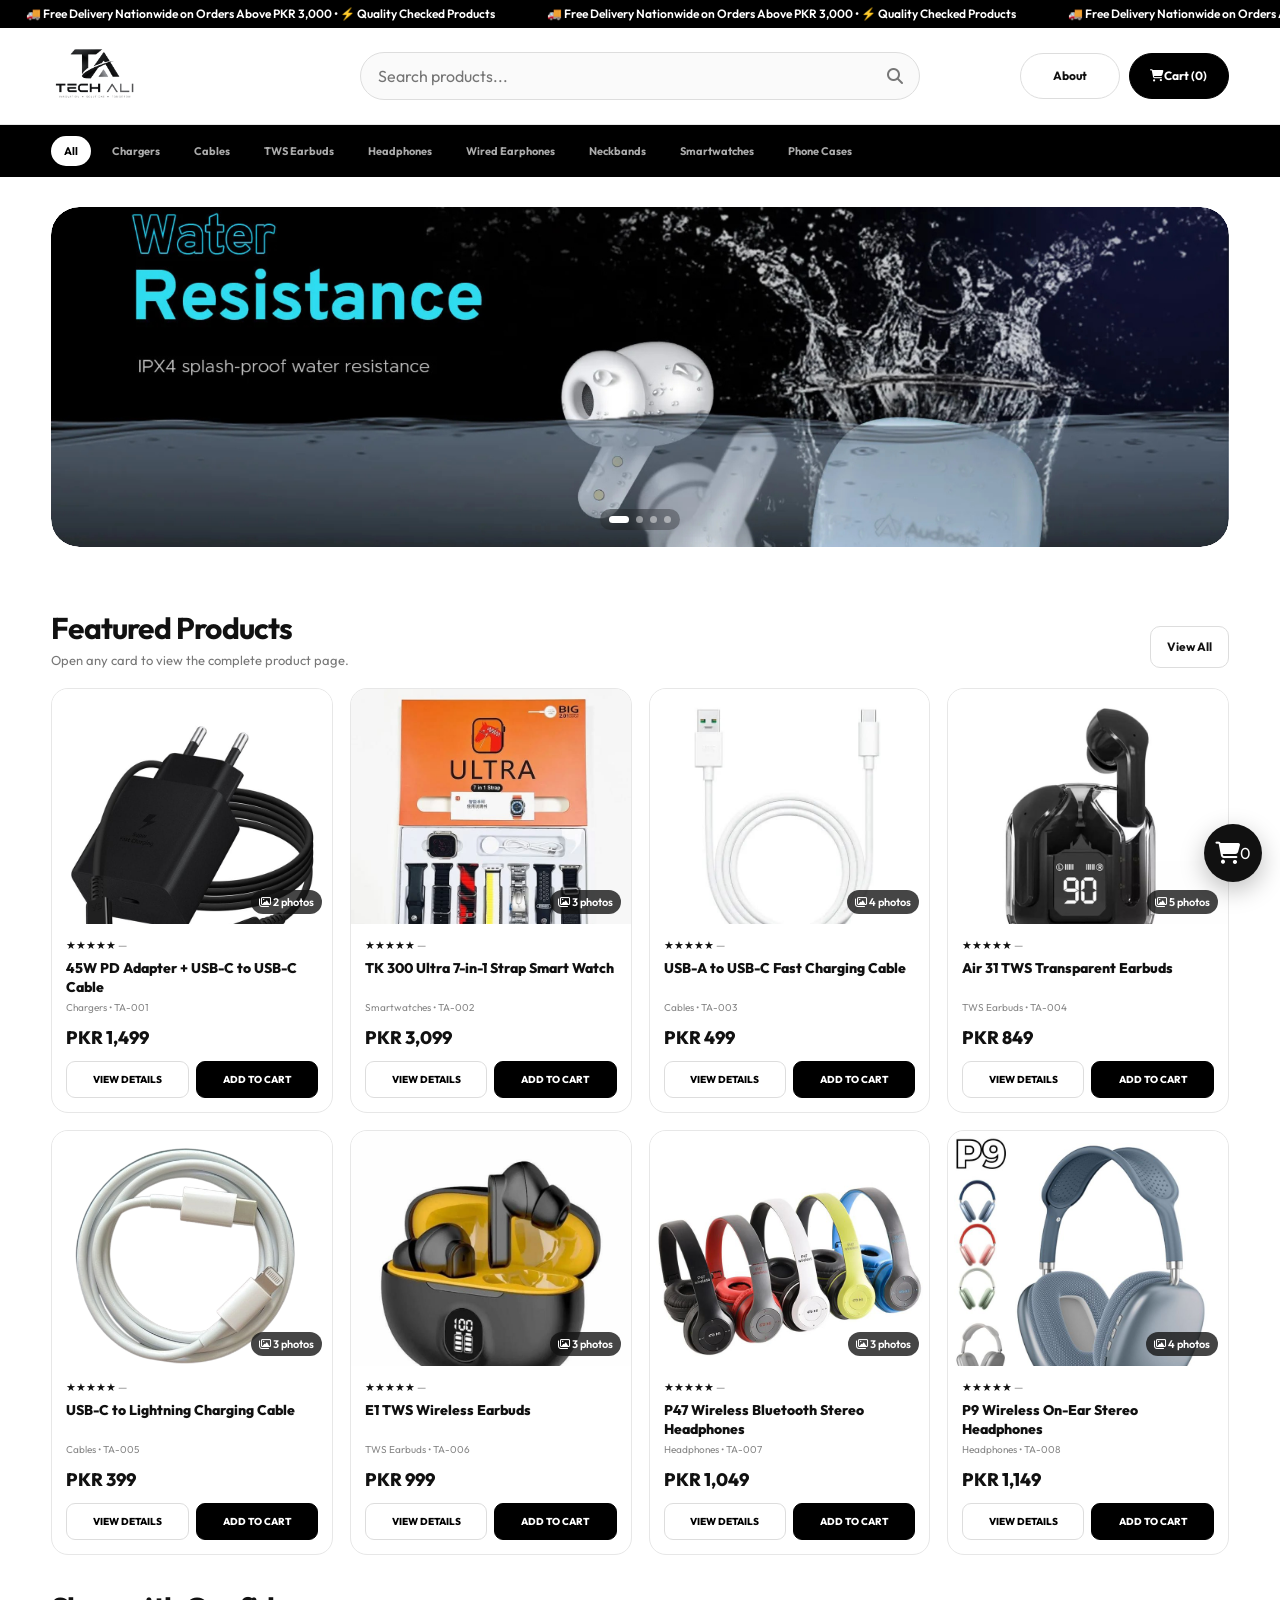
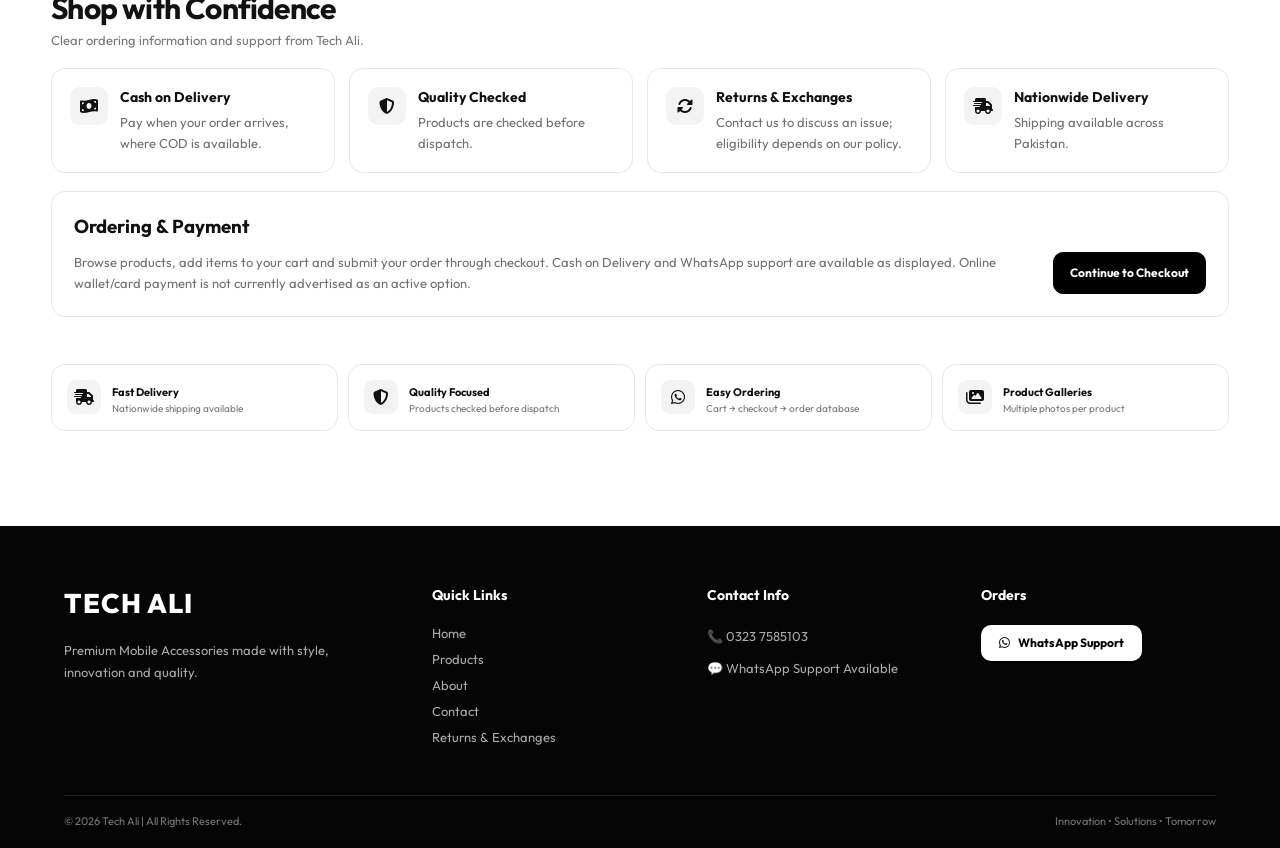
==== index.html @ e15ad25d "Add files via upload" ====
<!doctype html><html lang="en"><head><meta charset="utf-8"><meta name="viewport" content="width=device-width,initial-scale=1"><title>Tech Ali | Mobile Accessories Pakistan</title><link href="https://fonts.googleapis.com/css2?family=Outfit:wght@300;400;500;600;700;800&display=swap" rel="stylesheet"><link rel="stylesheet" href="https://cdnjs.cloudflare.com/ajax/libs/font-awesome/6.5.2/css/all.min.css"><link rel="stylesheet" href="style.css"><meta name="description" content="Shop mobile accessories in Pakistan at Tech Ali. Explore chargers, power banks, cables, phone cases and audio accessories."><meta property="og:title" content="Tech Ali | Mobile Accessories Pakistan"><meta property="og:description" content="Shop mobile accessories in Pakistan at Tech Ali. Explore chargers, power banks, cables, phone cases and audio accessories."><meta property="og:type" content="website"></head><body><div class="topbar" aria-label="Store announcements"><div class="topbar-track"><span>🚚 Free Delivery Nationwide on Orders Above PKR 3,000 • ⚡ Quality Checked Products</span><span>🚚 Free Delivery Nationwide on Orders Above PKR 3,000 • ⚡ Quality Checked Products</span><span>🚚 Free Delivery Nationwide on Orders Above PKR 3,000 • ⚡ Quality Checked Products</span><span>🚚 Free Delivery Nationwide on Orders Above PKR 3,000 • ⚡ Quality Checked Products</span></div></div>
<header class="header"><div class="container nav"><a class="logo" href="index.html" aria-label="Tech Ali"><img class="brand-logo" src="tech-ali-logo.png" alt="Tech Ali"></a><div class="search"><input id="searchInput" placeholder="Search products..."><i class="fa-solid fa-magnifying-glass"></i></div><div class="actions"><a class="btn round desktop-only" href="about.html">About</a><a class="btn dark round" href="cart.html"><i class="fa-solid fa-cart-shopping"></i> Cart (<span data-cart-count>0</span>)</a></div></div></header>
<nav class="catbar"><div class="container cats" id="categories"></div></nav><main><section class="hero">
  <div class="container">
    <div class="hero-shell">
      <div class="hero-slider" id="heroSlider" aria-label="Tech Ali featured products">
        <div class="hero-track" id="heroTrack"></div>
       
        <div class="hero-dots" id="heroDots" aria-label="Slide navigation"></div>
      </div>
    </div>
  </div>
</section><section class="section"><div class="container"><div class="section-head"><div><h2>Featured Products</h2><p>Open any card to view the complete product page.</p></div><a class="btn" href="products.html">View All</a></div><div class="grid" id="productGrid" data-home-featured-limit="8"></div></div></section><section class="section trust-section"><div class="container"><div class="section-head"><div><h2>Shop with Confidence</h2><p>Clear ordering information and support from Tech Ali.</p></div></div><div class="trust-grid">
<div class="trust-item"><i class="fa-solid fa-money-bill-wave"></i><div><h3>Cash on Delivery</h3><p>Pay when your order arrives, where COD is available.</p></div></div>
<div class="trust-item"><i class="fa-solid fa-shield-halved"></i><div><h3>Quality Checked</h3><p>Products are checked before dispatch.</p></div></div>
<div class="trust-item"><i class="fa-solid fa-rotate"></i><div><h3>Returns & Exchanges</h3><p>Contact us to discuss an issue; eligibility depends on our policy.</p></div></div>
<div class="trust-item"><i class="fa-solid fa-truck-fast"></i><div><h3>Nationwide Delivery</h3><p>Shipping available across Pakistan.</p></div></div>
</div><div class="payment-note"><h3>Ordering & Payment</h3><p>Browse products, add items to your cart and submit your order through checkout. Cash on Delivery and WhatsApp support are available as displayed. Online wallet/card payment is not currently advertised as an active option.</p><a class="btn dark" href="checkout.html">Continue to Checkout</a></div></div></section><div class="container benefits"><div class="benefit"><i class="fa-solid fa-truck-fast"></i><div><b>Fast Delivery</b><span>Nationwide shipping available</span></div></div><div class="benefit"><i class="fa-solid fa-shield-halved"></i><div><b>Quality Focused</b><span>Products checked before dispatch</span></div></div><div class="benefit"><i class="fa-brands fa-whatsapp"></i><div><b>Easy Ordering</b><span>Cart → checkout → order database</span></div></div><div class="benefit"><i class="fa-solid fa-images"></i><div><b>Product Galleries</b><span>Multiple photos per product</span></div></div></div></main><footer class="site-footer">

  <div class="footer-container">

    <!-- Brand -->
    <div class="footer-column footer-brand">
      <h2>TECH ALI</h2>
      <p>
        Premium Mobile Accessories made with style,
        innovation and quality.
      </p>
    </div>

    <!-- Quick Links -->
    <div class="footer-column">
      <h3>Quick Links</h3>

      <a href="index.html">Home</a>
      <a href="products.html">Products</a>
      <a href="about.html">About</a>
      <a href="contact.html">Contact</a>     <a href="returns.html">Returns & Exchanges</a>
    </div>

    <!-- Contact -->
    <div class="footer-column">
      <h3>Contact Info</h3>

      <p>📞 0323 7585103</p>
      <p>💬 WhatsApp Support Available</p>
    </div>

    <!-- WhatsApp -->
    <div class="footer-column">
      <h3>Orders</h3>

      <a
        class="footer-whatsapp"
        href="https://wa.me/923237585103?text=Hello%20Tech%20Ali,%20I%20need%20support."
        target="_blank"
      >
        <i class="fa-brands fa-whatsapp"></i>
        WhatsApp Support
      </a>
    </div>

  </div>

  <!-- Bottom -->
  <div class="footer-bottom">
    <p>© 2026 Tech Ali | All Rights Reserved.</p>
    <p>Innovation • Solutions • Tomorrow</p>
  </div>

</footer>

<div id="toast" class="toast"></div>

<a href="cart.html" class="floating-cart" aria-label="Open cart">
  <i class="fa-solid fa-cart-shopping"></i>
  <span data-cart-count>0</span>
</a>

<script src="product-data.js"></script>
<script src="script.js"></script>

<script>
document.addEventListener('DOMContentLoaded', function () {

  function refreshFloatingCart() {
    try {
      const savedCart = localStorage.getItem('techAliCart');
      const cartItems = savedCart ? JSON.parse(savedCart) : [];

      const total = cartItems.reduce(function(sum, item) {
        return sum + Number(item.qty || 0);
      }, 0);

      document.querySelectorAll('[data-cart-count]').forEach(function(el) {
        el.textContent = total;
        el.style.display = 'flex';
      });

    } catch (error) {
      console.error('Floating cart error:', error);
    }
  }

  refreshFloatingCart();

  /* ADD TO CART ke baad bhi count update */
  setInterval(refreshFloatingCart, 500);
});
</script>

</body>
</html>
---- style.css ----
/* =========================================================
   TECH ALI — CLEAN MASTER CSS
   ========================================================= */

/* =========================
   RESET
========================= */
* {
  box-sizing: border-box;
  margin: 0;
  padding: 0;
}

html {
  scroll-behavior: smooth;
}

body {
  font-family: Outfit, Arial, sans-serif;
  background: #fff;
  color: #111;
}

a {
  text-decoration: none;
  color: inherit;
}

button,
input,
select,
textarea {
  font: inherit;
}

button {
  cursor: pointer;
}

:root {
  --black: #060606;
  --soft: #f6f6f6;
  --line: #e7e7e7;
  --muted: #777;
}


/* =========================
   CONTAINER
========================= */
.container {
  width: min(1450px, 92%);
  margin: auto;
}


/* =========================
   TOP ANNOUNCEMENT BAR
========================= */
.topbar {
  display: block !important;
  height: 28px;
  line-height: 28px;
  padding: 0;
  overflow: hidden;
  white-space: nowrap;
  text-align: left;
  background: #000;
  color: #fff;
  font-size: 12px;
  font-weight: 600;
  border: 0;
}

.topbar-track {
  display: flex;
  width: max-content;
  min-width: 200%;
  will-change: transform;
  animation: techAliTicker 24s linear infinite;
}

.topbar-track span {
  flex: 0 0 auto;
  display: block;
  padding: 0 26px;
}

.topbar:hover .topbar-track {
  animation-play-state: paused;
}

@keyframes techAliTicker {
  from {
    transform: translateX(0);
  }

  to {
    transform: translateX(-50%);
  }
}


/* =========================
   HEADER
========================= */
.header {
  position: sticky;
  top: 0;
  z-index: 50;
  background: rgba(255, 255, 255, 0.95);
  backdrop-filter: blur(14px);
  border-bottom: 1px solid var(--line);
}

.nav {
  height: 96px;
  display: grid;
  grid-template-columns: minmax(205px, 1fr) minmax(280px, 560px) minmax(190px, 1fr);
  gap: 24px;
  align-items: center;
}


/* =========================
   LOGO
========================= */
.logo {
  display: flex;
  align-items: center;
  gap: 10px;
  height: 70px;
  min-width: 205px;
  font-weight: 800;
  font-size: 22px;
  letter-spacing: 1px;
}

.brand-logo {
  display: block;
  width: 195px;
  height: 68px;
  object-fit: contain;
  object-position: left center;
}

.logo-mark {
  width: 39px;
  height: 39px;
  border-radius: 12px;
  background: #000;
  color: #fff;
  display: grid;
  place-items: center;
}

.logo small {
  display: block;
  color: #888;
  font-size: 9px;
  letter-spacing: 1px;
}


/* =========================
   SEARCH
========================= */
.search {
  position: relative;
}

.search input {
  width: 100%;
  height: 48px;
  border: 1px solid #ddd;
  background: #fafafa;
  border-radius: 999px;
  padding: 0 45px 0 17px;
  outline: 0;
}

.search i {
  position: absolute;
  right: 17px;
  top: 50%;
  transform: translateY(-50%);
  color: #777;
}


/* =========================
   HEADER ACTIONS
========================= */
.actions {
  display: flex;
  gap: 9px;
  justify-content: flex-end;
  align-items: center;
}

.actions .btn {
  min-width: 100px;
  height: 46px;
  display: inline-flex;
  align-items: center;
  justify-content: center;
  text-align: center;
  line-height: 1;
  white-space: nowrap;
}

.desktop-only {
  display: inline-flex;
}


/* =========================
   BUTTONS
========================= */
.btn {
  height: 42px;
  padding: 0 16px;
  border-radius: 10px;
  border: 1px solid #ddd;
  background: #fff;
  font-weight: 700;
  font-size: 12px;
  display: inline-flex;
  align-items: center;
  justify-content: center;
  text-align: center;
  line-height: 1;
}

.btn.dark {
  background: #000;
  color: #fff;
  border-color: #000;
}

.btn.round {
  border-radius: 999px;
}


/* =========================
   CATEGORY BAR
========================= */
.catbar {
  background: #000;
  color: #fff;
  overflow: auto;
}

.cats {
  display: flex;
  gap: 8px;
  padding: 11px 0;
}

.cat {
  border: 0;
  background: transparent;
  color: #aaa;
  padding: 8px 13px;
  border-radius: 999px;
  font-size: 11px;
  font-weight: 700;
  white-space: nowrap;
}

.cat.active,
.cat:hover {
  background: #fff;
  color: #000;
}


/* =========================
   HERO
========================= */
.hero {
  padding: 30px 0 12px;
}

.hero-shell {
  position: relative;
  width: 100%;
  height: auto;
  aspect-ratio: 1750 / 895;
  padding: 0;
  margin: 0;
  border-radius: 28px;
  background: #050505;
  overflow: hidden;
  isolation: isolate;
}

.hero-slider {
  position: absolute;
  inset: 0;
  width: 100%;
  height: 100%;
  overflow: hidden;
  border-radius: 20px;
}

.hero-track {
  display: flex;
  width: 100%;
  height: 100%;
  transition: transform 0.55s cubic-bezier(.22, .61, .36, 1);
  touch-action: pan-y;
}

.hero-slide {
  position: relative;
  min-width: 100%;
  width: 100%;
  height: 100%;
  flex: 0 0 100%;
  overflow: hidden;
  background: #080808;
  cursor: pointer;
}

.hero-slide img,
.hero-slide > img {
  position: absolute;
  inset: 0;
  display: block;
  width: 100%;
  height: 100%;
  min-width: 100%;
  min-height: 100%;
  max-width: none;
  max-height: none;
  margin: 0;
  padding: 0;
  object-fit: cover;
  object-position: center center;
}

.hero-slide::after {
  content: "";
  position: absolute;
  inset: 0;
  background: linear-gradient(
    90deg,
    rgba(0, 0, 0, .60) 0%,
    rgba(0, 0, 0, .18) 50%,
    rgba(0, 0, 0, .05) 100%
  );
  pointer-events: none;
}


/* Hide hero text — image only */
.hero-slide .slide-copy {
  display: none !important;
}


/* Hero arrows */
.hero-arrow {
  position: absolute;
  z-index: 4;
  top: 50%;
  transform: translateY(-50%);
  width: 46px;
  height: 46px;
  border: 1px solid rgba(255, 255, 255, .28);
  background: rgba(0, 0, 0, .35);
  color: #fff;
  border-radius: 50%;
  display: grid;
  place-items: center;
  backdrop-filter: blur(8px);
  transition: .2s;
}

.hero-arrow:hover {
  background: rgba(0, 0, 0, .6);
  border-color: rgba(255, 255, 255, .55);
}

.hero-prev {
  left: 17px;
}

.hero-next {
  right: 17px;
}


/* Hero dots */
.hero-dots {
  position: absolute;
  z-index: 4;
  left: 50%;
  bottom: 17px;
  transform: translateX(-50%);
  display: flex;
  gap: 7px;
  padding: 7px 9px;
  border-radius: 999px;
  background: rgba(0, 0, 0, .28);
  backdrop-filter: blur(8px);
}

.hero-dot {
  width: 7px;
  height: 7px;
  border: 0;
  padding: 0;
  border-radius: 50%;
  background: rgba(255, 255, 255, .45);
}

.hero-dot.active {
  background: #fff;
  width: 20px;
  border-radius: 999px;
}


/* =========================
   HERO PRODUCT ELEMENTS
========================= */
.hero-intro {
  position: relative;
  z-index: 2;
  max-width: 900px;
}

.hero-intro h1 {
  font-size: clamp(42px, 5.6vw, 76px);
  line-height: .95;
  letter-spacing: -2.7px;
  max-width: 850px;
}

.hero-products-wrap {
  position: relative;
  z-index: 2;
  margin-top: 34px;
}

.hero-products-head {
  display: flex;
  justify-content: space-between;
  gap: 12px;
  font-size: 9px;
  letter-spacing: 1.7px;
  color: #8f8f8f;
  margin-bottom: 11px;
}

.hero-products {
  display: grid;
  grid-template-columns: repeat(4, minmax(0, 1fr));
  gap: 10px;
}

.hero-product {
  border: 1px solid rgba(255, 255, 255, .13);
  background: #111;
  border-radius: 16px;
  overflow: hidden;
  cursor: pointer;
  transition: .22s;
}

.hero-product:hover,
.hero-product:focus-visible {
  transform: translateY(-3px);
  border-color: rgba(255, 255, 255, .35);
  outline: none;
}

.hero-product-media {
  height: 145px;
  background: #1a1a1a;
  overflow: hidden;
  display: grid;
  place-items: center;
}

.hero-product-media img {
  width: 100%;
  height: 100%;
  object-fit: cover;
  display: block;
}

.hero-product-media .ph {
  font-size: 34px;
  color: #777;
}

.hero-product-info {
  padding: 11px 11px 13px;
}

.hero-product-info > span {
  font-size: 8px;
  letter-spacing: 1px;
  color: #aaa;
  text-transform: uppercase;
}

.hero-product-info h3 {
  font-size: 11px;
  line-height: 1.35;
  margin: 4px 0 8px;
  min-height: 30px;
  color: #fff;
}

.hero-product-info b {
  font-size: 13px;
  color: #fff;
}


/* =========================
   SECTIONS
========================= */
.section {
  padding: 50px 0 12px;
}

.section-head {
  display: flex;
  justify-content: space-between;
  align-items: end;
  gap: 15px;
  margin-bottom: 20px;
}

.section-head h2 {
  font-size: 30px;
  letter-spacing: -.8px;
}

.section-head p {
  font-size: 13px;
  color: #777;
  margin-top: 5px;
}

.sort {
  height: 40px;
  border: 1px solid #ddd;
  border-radius: 10px;
  padding: 0 12px;
  background: #fff;
  font-size: 12px;
}

.results {
  font-size: 12px;
  color: #777;
  margin-bottom: 13px;
}


/* =========================
   PRODUCT GRID
========================= */
.grid {
  display: grid;
  grid-template-columns: repeat(4, 1fr);
  gap: 17px;
}

.card {
  border: 1px solid var(--line);
  border-radius: 17px;
  background: #fff;
  overflow: hidden;
  transition: .25s;
  cursor: pointer;
}

.card:hover {
  transform: translateY(-5px);
  box-shadow: 0 15px 35px rgba(0, 0, 0, .07);
  border-color: #d0d0d0;
}

.media {
  height: 235px;
  background: #f4f4f4;
  position: relative;
  display: grid;
  place-items: center;
  overflow: hidden;
}

.media img {
  width: 100%;
  height: 100%;
  object-fit: cover;
}

.ph {
  font-size: 48px;
  color: #888;
}

.badge {
  position: absolute;
  left: 11px;
  top: 11px;
  background: #000;
  color: #fff;
  border-radius: 7px;
  padding: 5px 8px;
  font-size: 9px;
  font-weight: 800;
}

.cardbody {
  padding: 14px;
}

.rating {
  font-size: 11px;
}

.rating span {
  color: #888;
}

.name {
  font-size: 14px;
  font-weight: 800;
  line-height: 1.35;
  margin-top: 7px;
  min-height: 38px;
}

.meta {
  color: #888;
  font-size: 10px;
  margin-top: 4px;
}

.prices {
  display: flex;
  gap: 8px;
  align-items: center;
  margin: 12px 0;
}

.price {
  font-size: 18px;
  font-weight: 800;
}

.old {
  text-decoration: line-through;
  color: #999;
  font-size: 11px;
}

.card-actions {
  display: grid;
  grid-template-columns: 1fr 1fr;
  gap: 7px;
}

.smallbtn {
  height: 37px;
  border: 1px solid #ddd;
  border-radius: 9px;
  background: #fff;
  font-size: 10px;
  font-weight: 800;
  text-align: center;
    align-items: center;
    
}

.smallbtn.dark {
  background: #000;
  color: #fff;
  text-align: center;
  border-color: #000;
    font-size: 10px;
  font-weight: 800;
}


/* =========================
   BENEFITS
========================= */
.benefits {
  display: grid;
  grid-template-columns: repeat(4, 1fr);
  gap: 10px;
  padding: 35px 0;
}

.benefit {
  border: 1px solid var(--line);
  border-radius: 14px;
  padding: 15px;
  display: flex;
  gap: 11px;
  align-items: center;
}

.benefit i {
  width: 34px;
  height: 34px;
  border-radius: 9px;
  background: #f3f3f3;
  display: grid;
  place-items: center;
}

.benefit b {
  font-size: 11px;
}

.benefit span {
  display: block;
  color: #777;
  font-size: 10px;
  margin-top: 2px;
}


/* =========================
   FOOTER
========================= */
.site-footer {
  background: #050505;
  color: #fff;
  padding: 60px 5% 20px;
  margin-top: 60px;
}

.footer-container {
  max-width: 1400px;
  margin: auto;
  display: grid;
  grid-template-columns: 1.4fr 1fr 1fr 1fr;
  gap: 40px;
}

.footer-column {
  display: flex;
  flex-direction: column;
  align-items: flex-start;
  text-align: left;
}

.footer-column h2 {
  font-size: 27px;
  font-weight: 800;
  letter-spacing: 1px;
  margin-bottom: 14px;
}

.footer-column h3 {
  font-size: 14px;
  margin-bottom: 16px;
  color: #fff;
}

.footer-column p {
  color: #aaa;
  font-size: 13px;
  line-height: 1.7;
  margin: 5px 0;
  max-width: 350px;
}

.footer-column a {
  color: #aaa;
  text-decoration: none;
  font-size: 13px;
  margin: 5px 0;
  transition: .25s;
}

.footer-column a:hover {
  color: #fff;
}

.footer-whatsapp {
  display: inline-flex !important;
  align-items: center !important;
  justify-content: center !important;
  gap: 8px;
  background: #fff !important;
  color: #000 !important;
  padding: 12px 18px !important;
  border-radius: 10px;
  font-size: 12px !important;
  font-weight: 700;
  text-align: center !important;
  line-height: 1 !important;
  margin-top: 5px;
}

.footer-whatsapp:hover {
  background: #eaeaea !important;
}

.footer-bottom {
  max-width: 1400px;
  margin: 45px auto 0;
  padding-top: 18px;
  border-top: 1px solid #222;
  display: flex;
  justify-content: space-between;
  align-items: center;
  gap: 20px;
  color: #777;
  font-size: 11px;
  text-align: left;
}


/* =========================
   PAGE HEAD
========================= */
.page-head {
  padding: 55px 0 20px;
}

.page-head h1 {
  font-size: 44px;
  letter-spacing: -1px;
}

.page-head p {
  max-width: 700px;
  color: #666;
  line-height: 1.8;
  margin-top: 10px;
}

.crumbs {
  font-size: 11px;
  color: #888;
  margin-bottom: 12px;
}


/* =========================
   PRODUCT DETAIL
========================= */
.product-detail {
  display: grid;
  grid-template-columns: 1fr 1fr;
  border: 1px solid var(--line);
  border-radius: 21px;
  overflow: hidden;
}

.detail-gallery {
  background: #000;
  padding: 0;
}

.detail-img {
  position: relative;
  min-height: 520px;
  background: #f5f5f5;
  display: grid;
  place-items: center;
  overflow: hidden;
}

.detail-img img {
  width: 100%;
  height: 100%;
  object-fit: cover;
  transition: .2s;
}

.thumbs {
  display: flex;
  gap: 8px;
  padding: 10px;
  background: #fff;
  border-top: 1px solid #e8e8e8;
  overflow: auto;
}

.thumb {
  width: 68px;
  height: 68px;
  min-width: 68px;
  border: 1px solid #ddd;
  border-radius: 10px;
  background: #f5f5f5;
  padding: 0;
  overflow: hidden;
}

.thumb.active {
  border: 2px solid #000;
}

.thumb img {
  width: 100%;
  height: 100%;
  object-fit: cover;
}

.detail-info {
  padding: 40px;
}

.detail-info h1 {
  font-size: 38px;
  line-height: 1.02;
  letter-spacing: -1px;
  margin: 8px 0;
}

.detail-info .description {
  color: #666;
  line-height: 1.8;
  font-size: 13px;
  margin: 18px 0;
}

.specgrid {
  display: grid;
  grid-template-columns: 1fr 1fr;
  gap: 9px;
  margin: 18px 0;
}

.spec {
  border: 1px solid #eee;
  border-radius: 10px;
  padding: 11px;
}

.spec span {
  display: block;
  color: #888;
  font-size: 9px;
}

.spec b {
  font-size: 11px;
}

.stock {
  font-size: 11px;
  color: #555;
  margin: 10px 0 14px;
  font-weight: 700;
}

.detail-actions {
  display: flex;
  gap: 8px;
}

.detail-actions .btn {
  flex: 1;
}


/* =========================
   CART / CHECKOUT
========================= */
.cart-layout,
.checkout-layout {
  display: grid;
  grid-template-columns: 1.2fr .8fr;
  gap: 18px;
}

.box {
  border: 1px solid var(--line);
  border-radius: 17px;
  padding: 20px;
}

.box h3 {
  font-size: 15px;
  margin-bottom: 15px;
}

.cartrow {
  display: grid;
  grid-template-columns: 80px 1fr auto;
  gap: 12px;
  padding: 13px 0;
  border-bottom: 1px solid #eee;
}

.cartimg {
  width: 80px;
  height: 80px;
  border-radius: 12px;
  background: #f4f4f4;
  overflow: hidden;
  display: grid;
  place-items: center;
}

.cartimg img {
  width: 100%;
  height: 100%;
  object-fit: cover;
}

.cartrow h4 {
  font-size: 12px;
  line-height: 1.4;
}

.cartrow p {
  color: #777;
  font-size: 10px;
  margin-top: 4px;
}

.qty {
  display: flex;
  gap: 6px;
  align-items: center;
  margin-top: 7px;
}

.qty button {
  width: 26px;
  height: 26px;
  border: 1px solid #ddd;
  border-radius: 7px;
  background: #fff;
}

.totalrow {
  display: flex;
  justify-content: space-between;
  font-size: 12px;
  padding: 8px 0;
}

.grand {
  border-top: 1px solid #eee;
  margin-top: 7px;
  padding-top: 12px;
  font-weight: 800;
  font-size: 17px;
}

.empty {
  padding: 55px;
  text-align: center;
  color: #777;
}


/* =========================
   FORMS
========================= */
.formgrid {
  display: grid;
  grid-template-columns: 1fr 1fr;
  gap: 12px;
}

.field.full {
  grid-column: 1 / -1;
}

.field label {
  display: block;
  font-size: 10px;
  font-weight: 800;
  margin-bottom: 5px;
}

.field input,
.field select,
.field textarea {
  width: 100%;
  padding: 11px;
  border: 1px solid #ddd;
  border-radius: 10px;
  outline: 0;
}

.field textarea {
  min-height: 105px;
  resize: vertical;
}

.notice {
  padding: 12px;
  border-radius: 12px;
  background: #f7f7f7;
  color: #666;
  font-size: 10px;
  line-height: 1.7;
  margin-top: 12px;
}


/* =========================
   TOAST
========================= */
.toast {
  position: fixed;
  left: 50%;
  bottom: 25px;
  transform: translate(-50%, 20px);
  background: #000;
  color: #fff;
  padding: 10px 16px;
  border-radius: 999px;
  font-size: 11px;
  opacity: 0;
  visibility: hidden;
  transition: .2s;
  z-index: 300;
}

.toast.show {
  opacity: 1;
  visibility: visible;
  transform: translate(-50%, 0);
}


/* =========================
   MOBILE / TABLET
========================= */
@media (max-width: 1100px) {

  .nav {
    grid-template-columns: auto 1fr auto;
  }

  .grid {
    grid-template-columns: repeat(3, 1fr);
  }

  .benefits {
    grid-template-columns: repeat(2, 1fr);
  }

  .footer-container {
    grid-template-columns: 1fr 1fr;
  }

  .hero-product-media {
    height: 125px;
  }
}


/* =========================
   MOBILE 768px
========================= */
@media (max-width: 768px) {

  /* Topbar */
  .topbar {
    height: 25px;
    line-height: 25px;
    font-size: 10px;
  }

  .topbar-track {
    animation-duration: 20s;
  }

  .topbar-track span {
    padding: 0 18px;
  }


  /* Header */
  .nav {
    height: 75px;
    min-height: 75px;
    padding: 9px 0;
    grid-template-columns: auto auto;
    gap: 9px;
  }

  .logo {
    height: 58px;
    min-width: 165px;
  }

  .brand-logo {
    width: 158px;
    height: 56px;
    object-fit: contain;
    object-position: left center;
  }


  /* IMPORTANT:
     Search hidden only on mobile */
  .nav .search,
  .header .search {
    display: none !important;
  }


  /* Actions */
  .actions {
    margin-left: auto;
    gap: 6px;
  }

  .actions .desktop-only {
    display: none !important;
  }

  .actions .btn {
    min-width: 88px;
    height: 42px;
    padding: 0 12px;
    font-size: 11px;
  }


  /* Category bar */
  .catbar {
    position: sticky;
    top: 0;
    z-index: 40;
  }


  /* Hero */
  .hero {
    padding: 14px 0 8px;
  }

  .hero-shell {
    width: 100%;
    height: auto;
    min-height: 0;
    aspect-ratio: 1750 / 895;
    border-radius: 20px;
  }

  .hero-slider,
  .hero-track,
  .hero-slide {
    width: 100%;
    height: 100%;
    min-height: 0;
  }

  .hero-slide img,
  .hero-slide > img {
    width: 100%;
    height: 100%;
    min-width: 100%;
    min-height: 100%;
    object-fit: cover;
    object-position: center center;
  }

  .hero-arrow {
    width: 38px;
    height: 38px;
  }

  .hero-prev {
    left: 10px;
  }

  .hero-next {
    right: 10px;
  }

  .hero-dots {
    bottom: 10px;
  }


  /* Hero products */
  .hero-products {
    grid-template-columns: 1fr 1fr;
  }

  .hero-product-media {
    height: 120px;
  }

  .hero-product-info h3 {
    font-size: 10px;
  }

  .hero-product-info b {
    font-size: 12px;
  }


  /* Sections */
  .section {
    padding-top: 36px;
  }

  .section-head {
    flex-direction: column;
    align-items: flex-start;
  }

  .sort {
    width: 100%;
  }


  /* Products */
  .grid {
    grid-template-columns: repeat(2, minmax(0, 1fr));
    gap: 9px;
  }

  .media {
    height: 165px;
  }

  .cardbody {
    padding: 10px;
  }

  .name {
    font-size: 12px;
    min-height: 34px;
  }

  .price {
    font-size: 16px;
  }

  .card-actions {
    grid-template-columns: 1fr;
  }


  /* Benefits */
  .benefits {
    grid-template-columns: 1fr 1fr;
  }


  /* Product detail */
  .product-detail,
  .cart-layout,
  .checkout-layout {
    grid-template-columns: 1fr;
  }

  .detail-img {
    min-height: 310px;
  }

  .detail-info {
    padding: 25px;
  }

  .detail-info h1 {
    font-size: 29px;
  }

  .detail-actions {
    flex-direction: column;
  }

  .detail-actions .btn {
    width: 100%;
  }

  .thumb {
    width: 60px;
    height: 60px;
    min-width: 60px;
  }


  /* Forms */
  .formgrid {
    grid-template-columns: 1fr;
  }

  .field.full {
    grid-column: auto;
  }


  /* Footer */
  .site-footer {
    padding: 45px 6% 20px;
  }

  .footer-container {
    grid-template-columns: 1fr;
    gap: 30px;
  }

  .footer-column {
    align-items: flex-start;
    text-align: left;
  }

  .footer-column h2,
  .footer-column h3,
  .footer-column p,
  .footer-column a {
    text-align: left;
  }

  .footer-bottom {
    flex-direction: column;
    align-items: flex-start;
    justify-content: flex-start;
    text-align: left;
    gap: 7px;
  }
}


/* =========================
   SMALL MOBILE 430px
========================= */
@media (max-width: 430px) {

  .nav {
    height: 70px;
    min-height: 70px;
    grid-template-columns: auto auto;
    gap: 5px;
  }

  .logo {
    height: 52px;
    min-width: 135px;
  }

  .brand-logo {
    width: 135px;
    height: 48px;
  }

  .actions {
    gap: 5px;
  }

  .actions .btn {
    min-width: 78px;
    height: 38px;
    padding: 0 8px;
    font-size: 10px;
  }


  /* Hero */
  .hero-shell {
    height: auto;
    min-height: 0;
    aspect-ratio: 1750 / 895;
    border-radius: 14px;
  }

  .hero-arrow {
    width: 34px;
    height: 34px;
  }


  /* Products */
  .grid {
    gap: 7px;
  }

  .media {
    height: 150px;
  }


  /* Benefits */
  .benefits {
    grid-template-columns: 1fr;
  }


  /* Footer */
  .footer-container {
    grid-template-columns: 1fr;
  }

  .footer-column h2 {
    font-size: 23px;
  }

  .footer-column h3 {
    font-size: 13px;
  }

  .footer-column p,
  .footer-column a {
    font-size: 12px;
  }

  .footer-whatsapp {
    width: auto;
    min-height: 40px;
  }
}
/* =========================
   HERO OVERRIDE — NO BLACK SHADE
========================= */

.hero-slide::after {
  display: none !important;
  content: none !important;
  background: none !important;
}

.hero-slide img,
.hero-slide > img {
  filter: none !important;
  opacity: 1 !important;
  object-fit: cover !important;
  object-position: center center !important;
}

/* Mobile hero */
@media (max-width: 768px) {
  .hero-shell {
    width: 100% !important;
    height: auto !important;
    aspect-ratio: 1920 / 980 !important;
    min-height: 0 !important;
    max-height: none !important;
    overflow: hidden !important;
  }

  .hero-slider,
  .hero-track,
  .hero-slide {
    width: 100% !important;
    height: 100% !important;
    min-height: 0 !important;
  }

  .hero-slide img,
  .hero-slide > img {
    width: 100% !important;
    height: 100% !important;
    min-width: 100% !important;
    min-height: 100% !important;
    object-fit: cover !important;
    object-position: center center !important;
    filter: none !important;
    opacity: 1 !important;
  }
}
.hero,
.hero-shell,
.hero-slider,
.hero-track,
.hero-slide {
  background: transparent !important;
}/* =========================================
   DESKTOP HERO — FIX
   ========================================= */

@media (min-width: 769px) {

  /* Sirf outer box ki height control */
  .hero-shell {
    width: 100% !important;
    height: 340px !important;
    min-height: 340px !important;
    max-height: 340px !important;
    overflow: hidden !important;
    border-radius: 28px !important;
  }

  /* Slider ko horizontal hi rehne do */
  .hero-slider {
    width: 100% !important;
    height: 100% !important;
    overflow: hidden !important;
    border-radius: 28px !important;
  }

  .hero-track {
    height: 100% !important;
    display: flex !important;
    /* width ko force MAT karo */
    border-radius: 28px !important;
  }

  .hero-slide {
    flex: 0 0 100% !important;
    width: 100% !important;
    height: 100% !important;
    min-height: 0 !important;
    max-height: none !important;
    overflow: hidden !important;
    border-radius: 28px !important;
  }

  .hero-slide img,
  .hero-slide > img {
    display: block !important;
    width: 100% !important;
    height: 100% !important;
    object-fit: cover !important;
    object-position: center center !important;
    opacity: 1 !important;
    filter: none !important;
    border-radius: 28px !important;
  }

  /* Black overlay remove */
  .hero-slide::after {
    content: none !important;
    display: none !important;
    background: none !important;
  }
}


/* =========================================
   MOBILE — DON'T CHANGE
   ========================================= */

@media (max-width: 768px) {
  .hero-slide::after {
    display: none !important;
    content: none !important;
  }

  .hero-slide img,
  .hero-slide > img {
    opacity: 1 !important;
    filter: none !important;
  }
}/* =========================
   HEADER LOGO SIZE
========================= */

.site-header .logo img,
.site-header .brand img,
.header-logo img,
.logo img {
  width: 90px !important;
  height: auto !important;
  max-height: none !important;
}

/* Mobile */
@media (max-width: 768px) {
  .site-header .logo img,
  .site-header .brand img,
  .header-logo img,
  .logo img {
    width: 90px !important;
    height: auto !important;
  }
}
/* =========================================
   MOBILE HEADER — SHOW SEARCH
========================================= */

@media (max-width: 768px) {

  .nav {
    display: grid !important;
    grid-template-columns: 145px minmax(0, 1fr) !important;
    gap: 8px !important;
    align-items: center !important;
    height: 75px !important;
    min-height: 75px !important;
  }

  .logo {
    min-width: 0 !important;
    width: 145px !important;
    height: 58px !important;
  }

  .brand-logo {
    width: 145px !important;
    height: 54px !important;
  }

  /* SEARCH FORCE SHOW */
  .nav .search,
  .header .search {
    display: block !important;
    visibility: visible !important;
    opacity: 1 !important;
    width: 100% !important;
    min-width: 0 !important;
  }

  .search input {
    display: block !important;
    width: 100% !important;
    height: 42px !important;
    box-sizing: border-box !important;
    padding: 0 40px 0 14px !important;
    border-radius: 999px !important;
    font-size: 13px !important;
  }

  .search i {
    display: block !important;
    right: 14px !important;
  }

  /* Cart ko search ke neeche/side mein force mat karo */
  .actions {
    display: none !important;
  }
}


/* Small mobile */
@media (max-width: 430px) {

  .nav {
    grid-template-columns: 125px minmax(0, 1fr) !important;
    gap: 6px !important;
    height: 70px !important;
    min-height: 70px !important;
  }

  .logo {
    width: 125px !important;
  }

  .brand-logo {
    width: 125px !important;
    height: 48px !important;
  }

  .search input {
    height: 40px !important;
    font-size: 12px !important;
  }
}
/* =========================================
   FIXED TOPBAR + HEADER
========================================= */

.topbar {
  position: sticky !important;
  top: 0 !important;
  z-index: 1000 !important;
}

.header {
  position: sticky !important;
  top: 28px !important;   /* desktop topbar height */
  z-index: 999 !important;
}

/* Mobile */
@media (max-width: 768px) {

  .topbar {
    position: sticky !important;
    top: 0 !important;
    z-index: 1000 !important;
  }

  .header {
    position: sticky !important;
    top: 25px !important;   /* mobile topbar height */
    z-index: 999 !important;
  }

}
/* =========================================
   FLOATING CART ICON
========================================= */

.floating-cart {
  position: fixed !important;
  right: 18px !important;
  bottom: 18px !important;

  width: 58px !important;
  height: 58px !important;

  display: flex !important;
  align-items: center !important;
  justify-content: center !important;

  background: #111 !important;
  color: #fff !important;

  border-radius: 50% !important;
  text-decoration: none !important;

  box-shadow: 0 8px 24px rgba(0,0,0,.25) !important;

  z-index: 99999 !important;

  transition: transform .2s ease, box-shadow .2s ease !important;
}

.floating-cart:hover {
  transform: translateY(-3px) !important;
  box-shadow: 0 12px 28px rgba(0,0,0,.30) !important;
}

.floating-cart i {
  font-size: 22px !important;
}

.floating-cart-count {
  position: absolute !important;
  top: -5px !important;
  right: -5px !important;

  min-width: 21px !important;
  height: 21px !important;

  padding: 0 5px !important;

  display: flex !important;
  align-items: center !important;
  justify-content: center !important;

  background: #e53935 !important;
  color: #fff !important;

  border: 2px solid #fff !important;
  border-radius: 50% !important;

  font-size: 11px !important;
  font-weight: 700 !important;
  line-height: 1 !important;
}

/* Mobile */
@media (max-width: 768px) {
  .floating-cart {
    right: 14px !important;
    bottom: 14px !important;

    width: 54px !important;
    height: 54px !important;
  }

  .floating-cart i {
    font-size: 20px !important;
  }
}
/* =========================================
   MOBILE PRODUCT DETAILS BUTTON BORDER
========================================= */

@media (max-width: 768px) {

  .detail-actions {
    display: flex !important;
    flex-direction: column !important;
    gap: 10px !important;
  }

  .detail-actions .btn {
    width: 100% !important;
    min-height: 46px !important;
    height: 46px !important;

    /* BORDER THICK */
    border: 2px solid #000 !important;
    box-sizing: border-box !important;

    border-radius: 10px !important;
    outline: none !important;
    box-shadow: none !important;
  }

  /* ADD TO CART — white button */
  .detail-actions .btn:not(.dark) {
    background: #fff !important;
    color: #000 !important;
    border: 2px solid #000 !important;
  }

  /* BUY NOW — black button */
  .detail-actions .btn.dark {
    background: #000 !important;
    color: #fff !important;
    border: 2px solid #000 !important;
  }
}
.photo-count{position:absolute;right:10px;bottom:10px;background:rgba(17,17,17,.78);color:#fff;padding:5px 8px;border-radius:999px;font-size:11px;font-weight:600;z-index:2}.media{position:relative}
.smallbtn.dark {
display: flex;
justify-content: center;
align-items: center;
text-align: center;
}

/* Startup polish and responsive safeguards */
.slide-copy { display:block !important; position:absolute; z-index:2; left:clamp(20px,6%,76px); top:50%; transform:translateY(-50%); width:min(48%,560px); color:#fff; }
.slide-copy h1 { font-size:clamp(1.7rem,4vw,3.4rem); line-height:1.08; margin:12px 0; }
.slide-copy p { max-width:440px; line-height:1.65; margin:0 0 22px; color:rgba(255,255,255,.9); }
.hero-slide { cursor:default; }
.hero-shell { min-height:280px; }
.trust-section { padding-top:22px; }
.trust-grid { display:grid; grid-template-columns:repeat(4,minmax(0,1fr)); gap:14px; }
.trust-item { display:flex; gap:12px; align-items:flex-start; border:1px solid var(--line); border-radius:14px; padding:18px; min-width:0; }
.trust-item>i { flex:0 0 38px; height:38px; display:grid; place-items:center; border-radius:10px; background:#f3f3f3; }
.trust-item h3 { font-size:14px; margin:1px 0 6px; }
.trust-item p,.payment-note p { color:#707070; font-size:13px; line-height:1.6; margin:0; }
.payment-note { margin-top:18px; padding:22px; border:1px solid var(--line); border-radius:14px; display:flex; flex-wrap:wrap; align-items:center; gap:14px 24px; }
.payment-note h3 { width:100%; margin:0; }
.payment-note p { flex:1 1 400px; }
.policy-content { max-width:900px; margin:0 auto; line-height:1.75; }
.policy-content h2,.policy-content h3 { margin:0 0 10px; }
.policy-content p { color:#666; margin:0 0 20px; }
img { max-width:100%; }
@media(max-width:760px) {
 .hero-shell { aspect-ratio:auto; height:390px; min-height:0; border-radius:16px; }
 .hero-slide img { object-position:65% center; }
 .hero-slide::after { background:linear-gradient(90deg,rgba(0,0,0,.78),rgba(0,0,0,.25)); }
 .slide-copy { left:20px; right:20px; width:auto; top:auto; bottom:42px; transform:none; }
 .slide-copy h1 { font-size:clamp(1.65rem,7vw,2.35rem); }
 .slide-copy p { font-size:14px; max-width:330px; }
 .trust-grid { grid-template-columns:repeat(2,minmax(0,1fr)); }
 .trust-item { padding:13px; gap:9px; }
 .trust-item>i { flex-basis:32px; height:32px; }
 .trust-item h3 { font-size:13px; }
 .trust-item p { font-size:12px; }
}
@media(max-width:420px) {
 .hero-shell { height:350px; }
 .trust-grid { grid-template-columns:1fr; }
 .payment-note { padding:16px; }
}
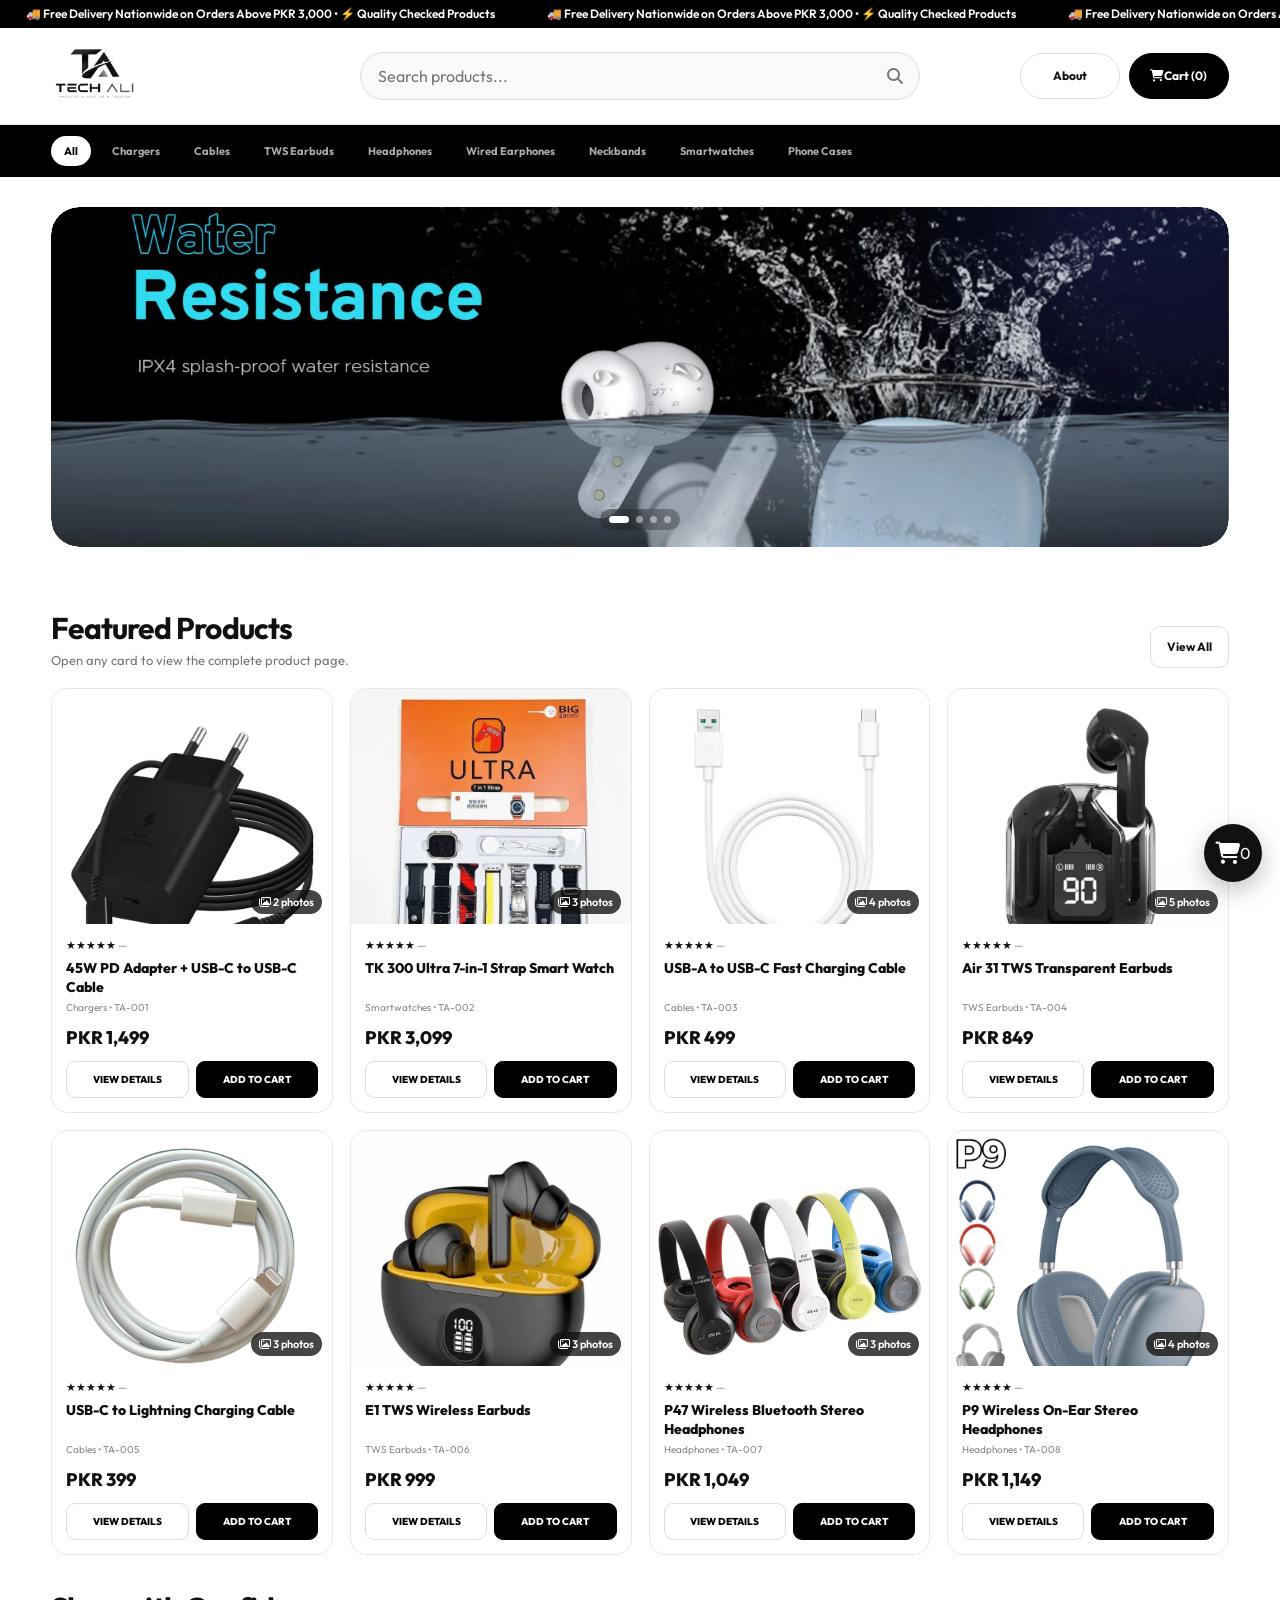
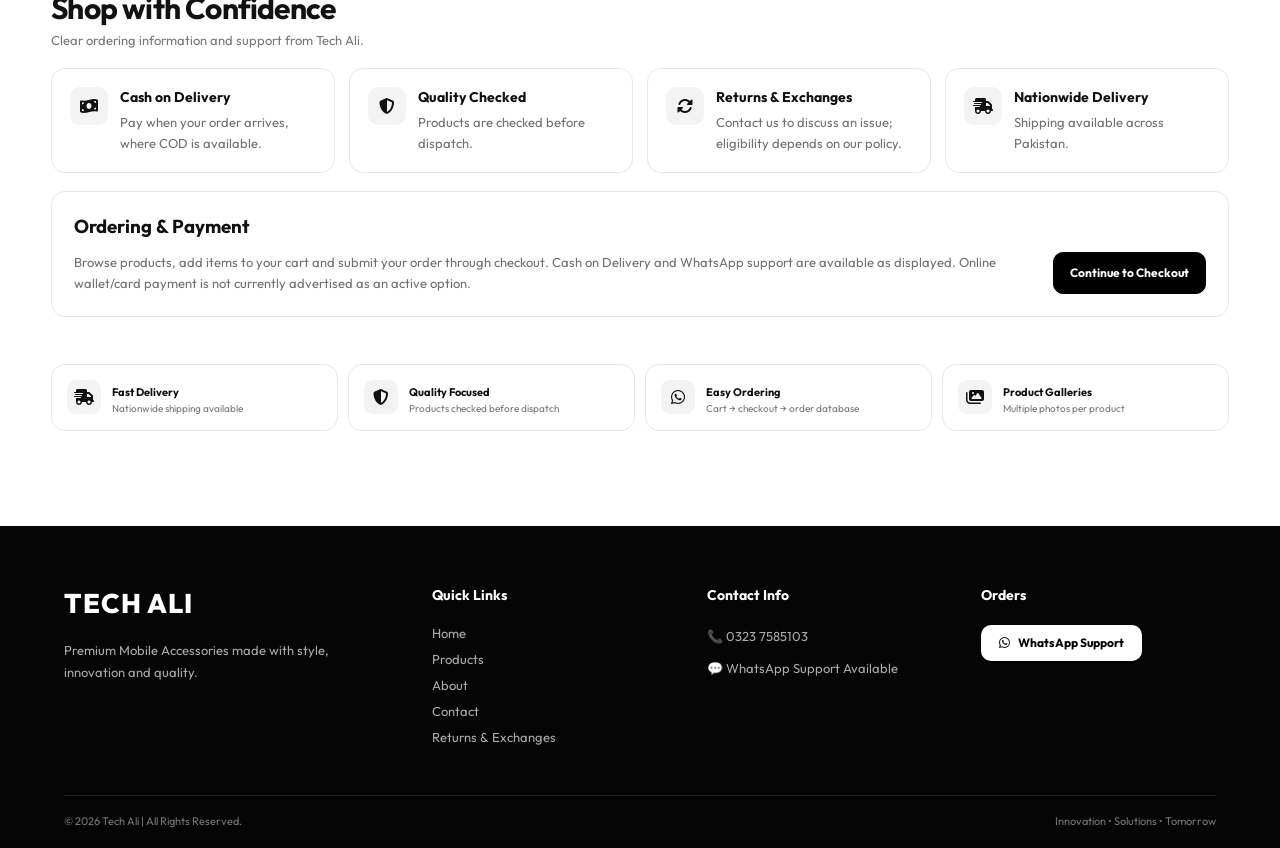
==== commit fbed5844: "Update index.html" ====
--- a/index.html
+++ b/index.html
@@ -35,7 +35,8 @@
       <a href="index.html">Home</a>
       <a href="products.html">Products</a>
       <a href="about.html">About</a>
-      <a href="contact.html">Contact</a>     <a href="returns.html">Returns & Exchanges</a>
+      <a href="contact.html">Contact</a>    
+      <a href="returns.html">Returns & Exchanges</a>
     </div>
 
     <!-- Contact -->
@@ -110,4 +111,4 @@
 </script>
 
 </body>
-</html>+</html>
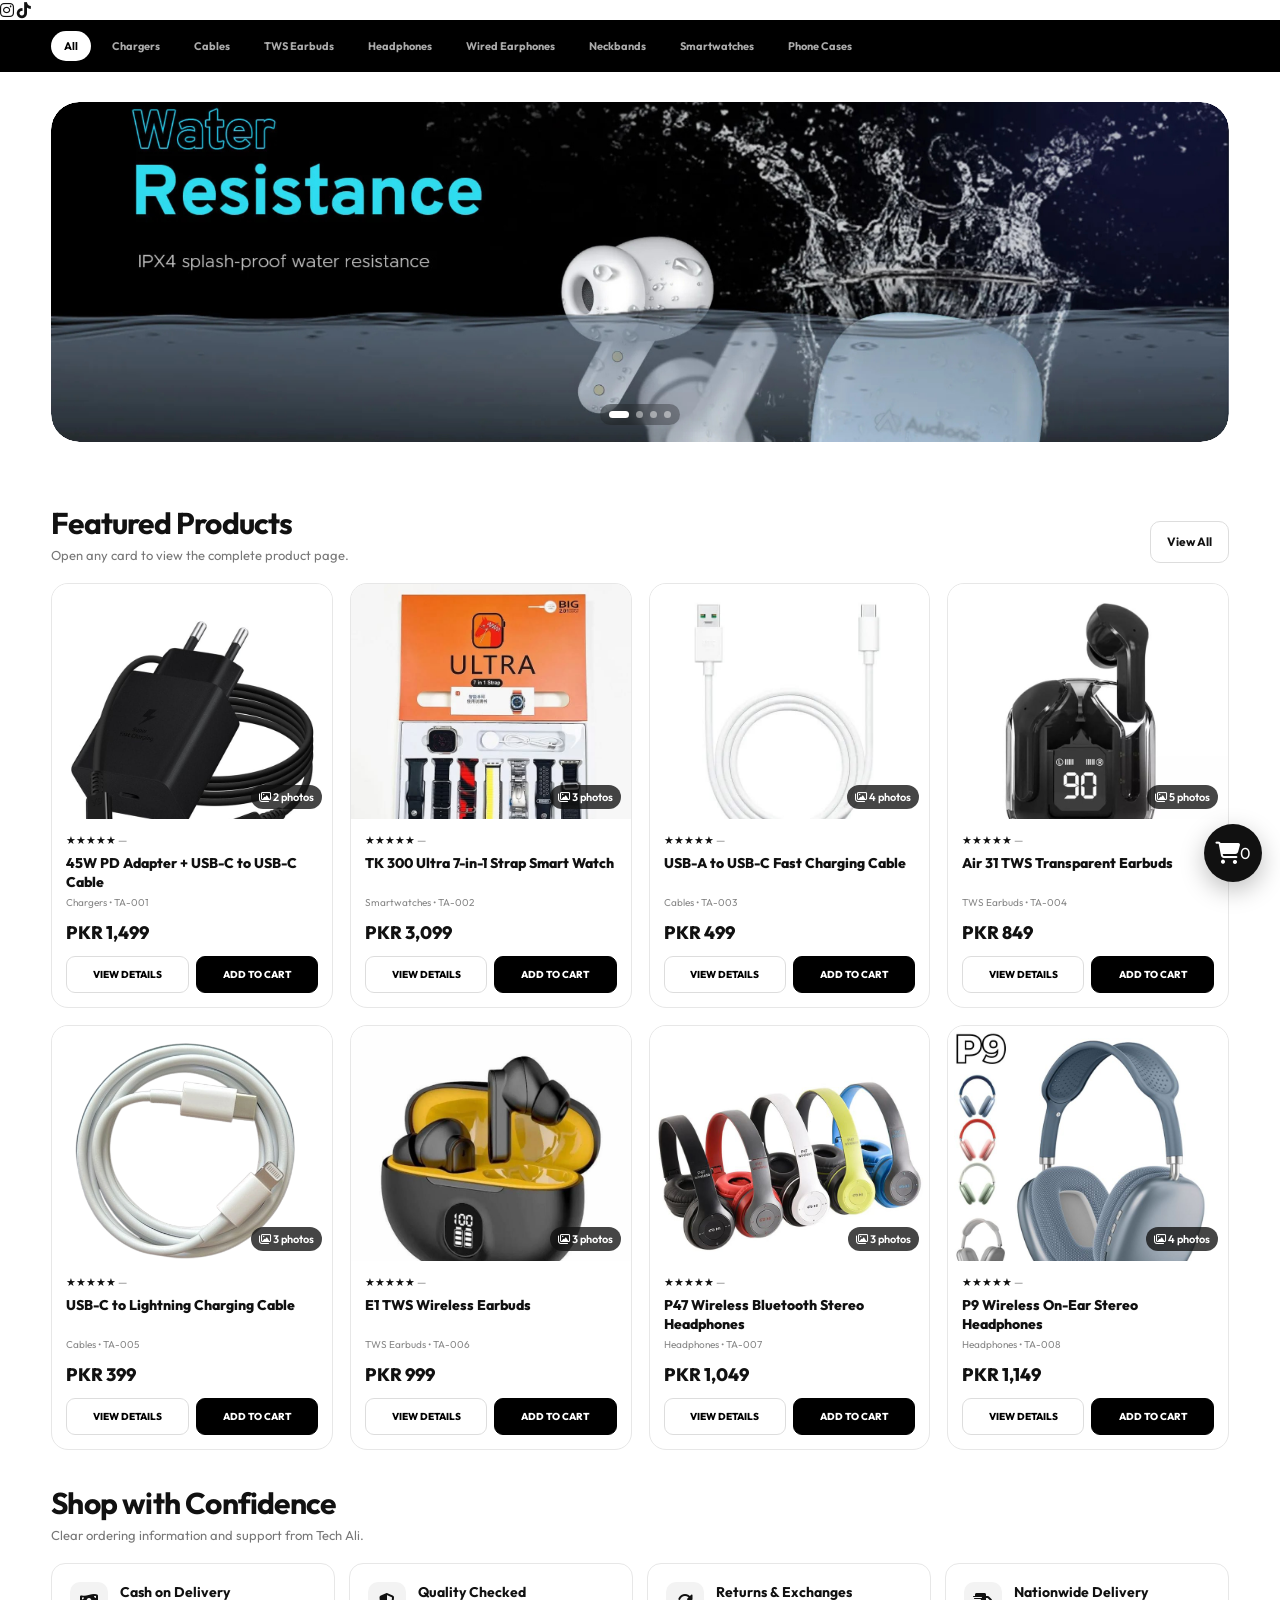
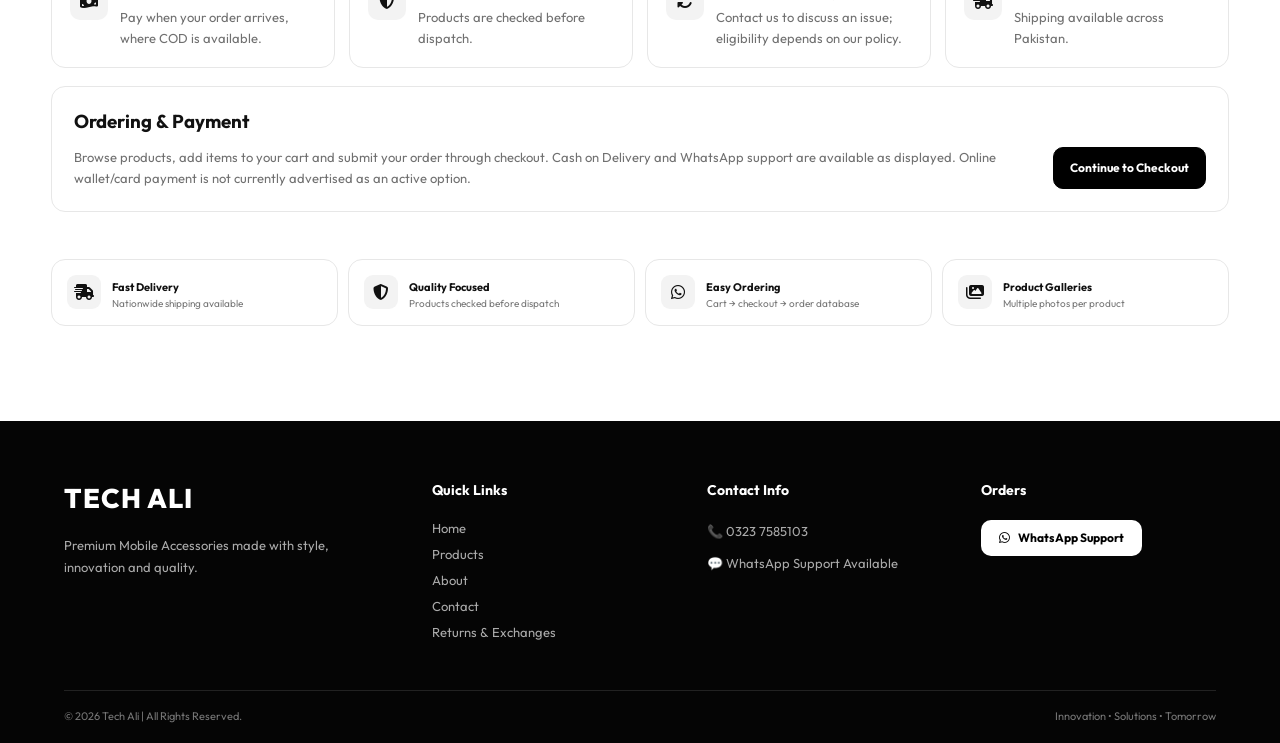
==== commit ad763465: "Update index.html" ====
--- a/index.html
+++ b/index.html
@@ -1,5 +1,50 @@
-<!doctype html><html lang="en"><head><meta charset="utf-8"><meta name="viewport" content="width=device-width,initial-scale=1"><title>Tech Ali | Mobile Accessories Pakistan</title><link href="https://fonts.googleapis.com/css2?family=Outfit:wght@300;400;500;600;700;800&display=swap" rel="stylesheet"><link rel="stylesheet" href="https://cdnjs.cloudflare.com/ajax/libs/font-awesome/6.5.2/css/all.min.css"><link rel="stylesheet" href="style.css"><meta name="description" content="Shop mobile accessories in Pakistan at Tech Ali. Explore chargers, power banks, cables, phone cases and audio accessories."><meta property="og:title" content="Tech Ali | Mobile Accessories Pakistan"><meta property="og:description" content="Shop mobile accessories in Pakistan at Tech Ali. Explore chargers, power banks, cables, phone cases and audio accessories."><meta property="og:type" content="website"></head><body><div class="topbar" aria-label="Store announcements"><div class="topbar-track"><span>🚚 Free Delivery Nationwide on Orders Above PKR 3,000 • ⚡ Quality Checked Products</span><span>🚚 Free Delivery Nationwide on Orders Above PKR 3,000 • ⚡ Quality Checked Products</span><span>🚚 Free Delivery Nationwide on Orders Above PKR 3,000 • ⚡ Quality Checked Products</span><span>🚚 Free Delivery Nationwide on Orders Above PKR 3,000 • ⚡ Quality Checked Products</span></div></div>
-<header class="header"><div class="container nav"><a class="logo" href="index.html" aria-label="Tech Ali"><img class="brand-logo" src="tech-ali-logo.png" alt="Tech Ali"></a><div class="search"><input id="searchInput" placeholder="Search products..."><i class="fa-solid fa-magnifying-glass"></i></div><div class="actions"><a class="btn round desktop-only" href="about.html">About</a><a class="btn dark round" href="cart.html"><i class="fa-solid fa-cart-shopping"></i> Cart (<span data-cart-count>0</span>)</a></div></div></header>
+<!doctype html>
+<html lang="en">
+<head>
+    <meta charset="utf-8">
+    <meta name="viewport" content="width=device-width,initial-scale=1">
+
+    <!-- SEO -->
+    <title>Tech Ali | Mobile Accessories, Chargers & Power Banks in Pakistan</title>
+    <meta name="description" content="Shop mobile accessories in Pakistan at Tech Ali. Explore chargers, power banks, cables, phone cases, earbuds, phone holders and more with nationwide delivery.">
+    <meta name="robots" content="index, follow">
+    <link rel="canonical" href="https://techali3.vercel.app/">
+
+    <!-- Google Search Console Verification -->
+    <meta name="google-site-verification" content="2eh3tZylVf0lGlsG9tz8iElGGafw1c9hIvIalVnupGk">
+
+    <!-- Facebook / Social Sharing -->
+    <meta property="og:type" content="website">
+    <meta property="og:url" content="https://techali3.vercel.app/">
+    <meta property="og:site_name" content="Tech Ali">
+    <meta property="og:title" content="Tech Ali | Mobile Accessories Pakistan">
+    <meta property="og:description" content="Shop chargers, power banks, cables, phone cases, earbuds and other mobile accessories at Tech Ali. Nationwide delivery across Pakistan.">
+    <meta property="og:image" content="https://techali3.vercel.app/tech-ali-logo.png">
+    <meta property="og:image:alt" content="Tech Ali Mobile Accessories Pakistan">
+
+    <!-- Instagram / X / Link Preview -->
+    <meta name="twitter:card" content="summary_large_image">
+    <meta name="twitter:title" content="Tech Ali | Mobile Accessories Pakistan">
+    <meta name="twitter:description" content="Shop chargers, power banks, cables, phone cases, earbuds and other mobile accessories at Tech Ali.">
+    <meta name="twitter:image" content="https://techali3.vercel.app/tech-ali-logo.png">
+    <a href="https://www.instagram.com/tech.ali33/" target="_blank" rel="noopener">
+    <i class="fa-brands fa-instagram"></i>
+</a>
+
+<a href="https://www.tiktok.com/@tech.ali33" target="_blank" rel="noopener">
+    <i class="fa-brands fa-tiktok"></i>
+</a>
+
+
+    <!-- Fonts -->
+    <link href="https://fonts.googleapis.com/css2?family=Outfit:wght@300;400;500;600;700;800&display=swap" rel="stylesheet">
+
+    <!-- Font Awesome -->
+    <link rel="stylesheet" href="https://cdnjs.cloudflare.com/ajax/libs/font-awesome/6.5.2/css/all.min.css">
+
+    <!-- Website CSS -->
+    <link rel="stylesheet" href="style.css">
+</head>
 <nav class="catbar"><div class="container cats" id="categories"></div></nav><main><section class="hero">
   <div class="container">
     <div class="hero-shell">
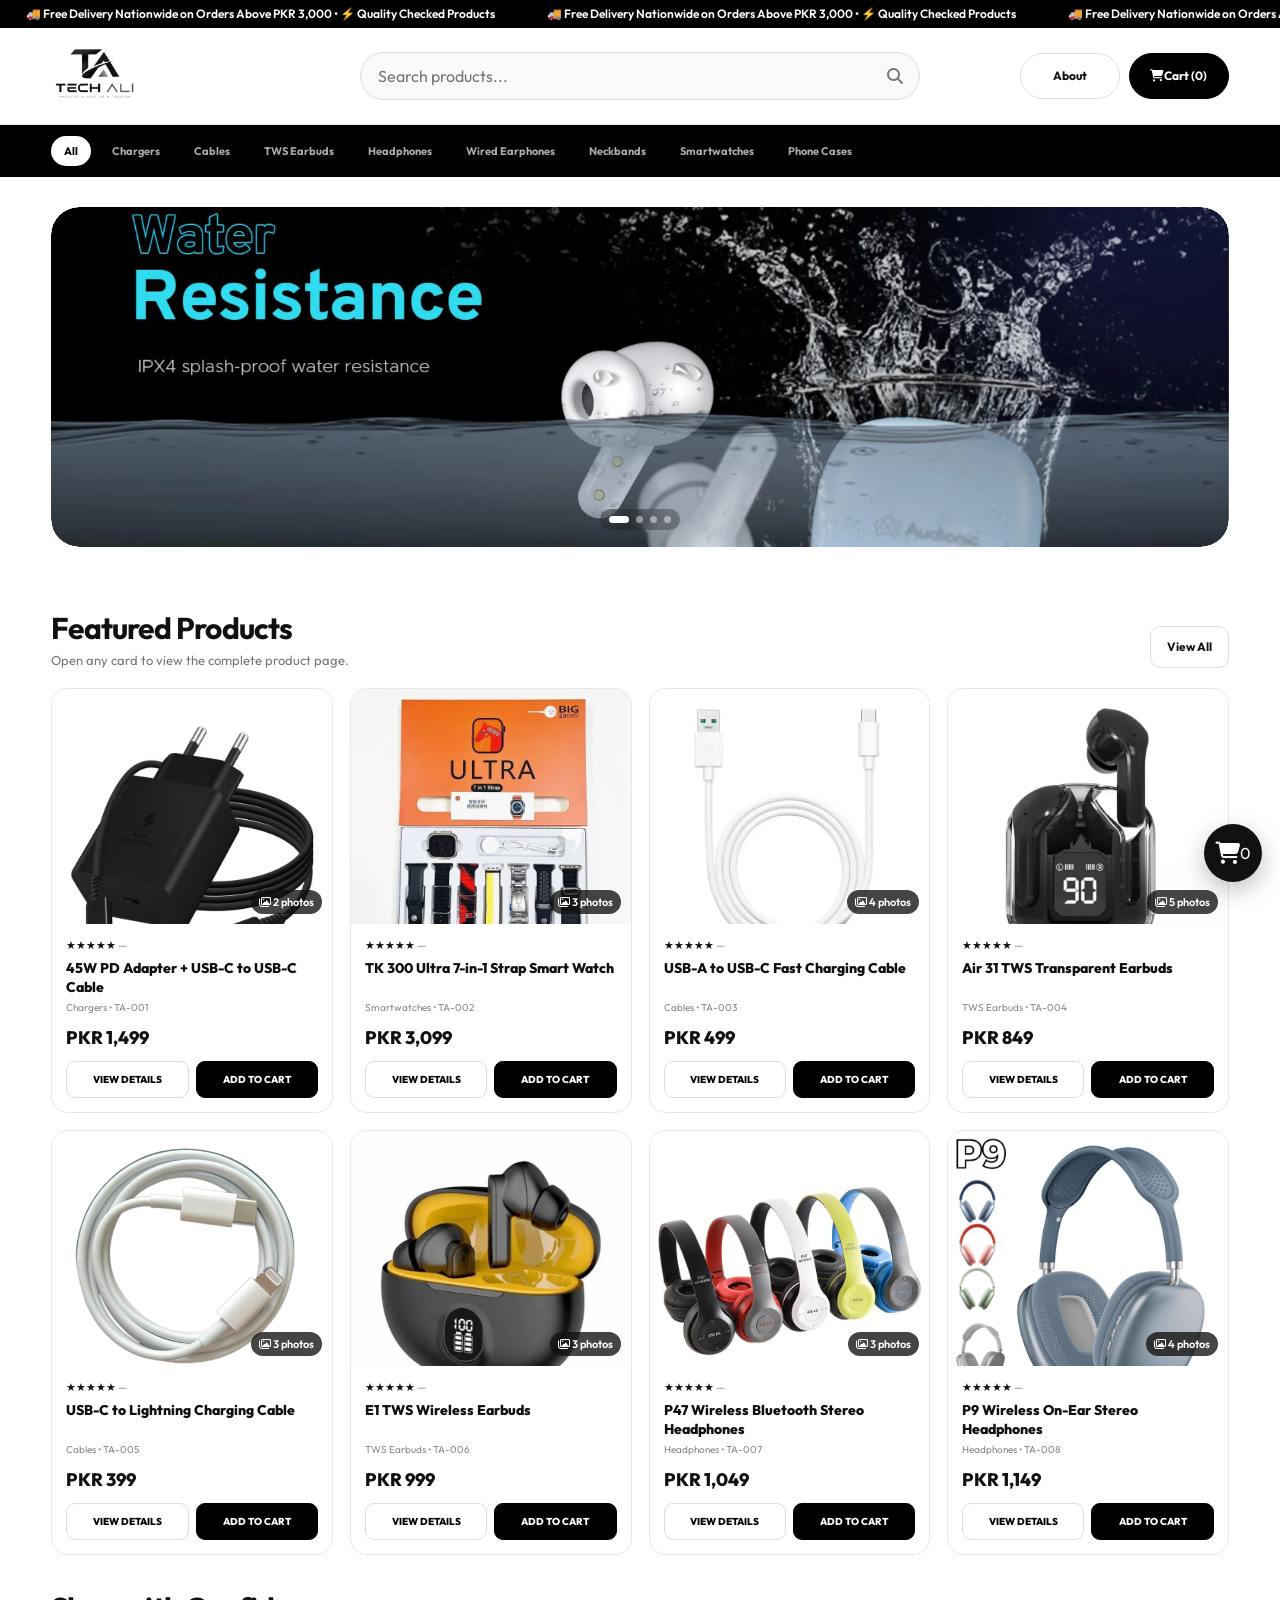
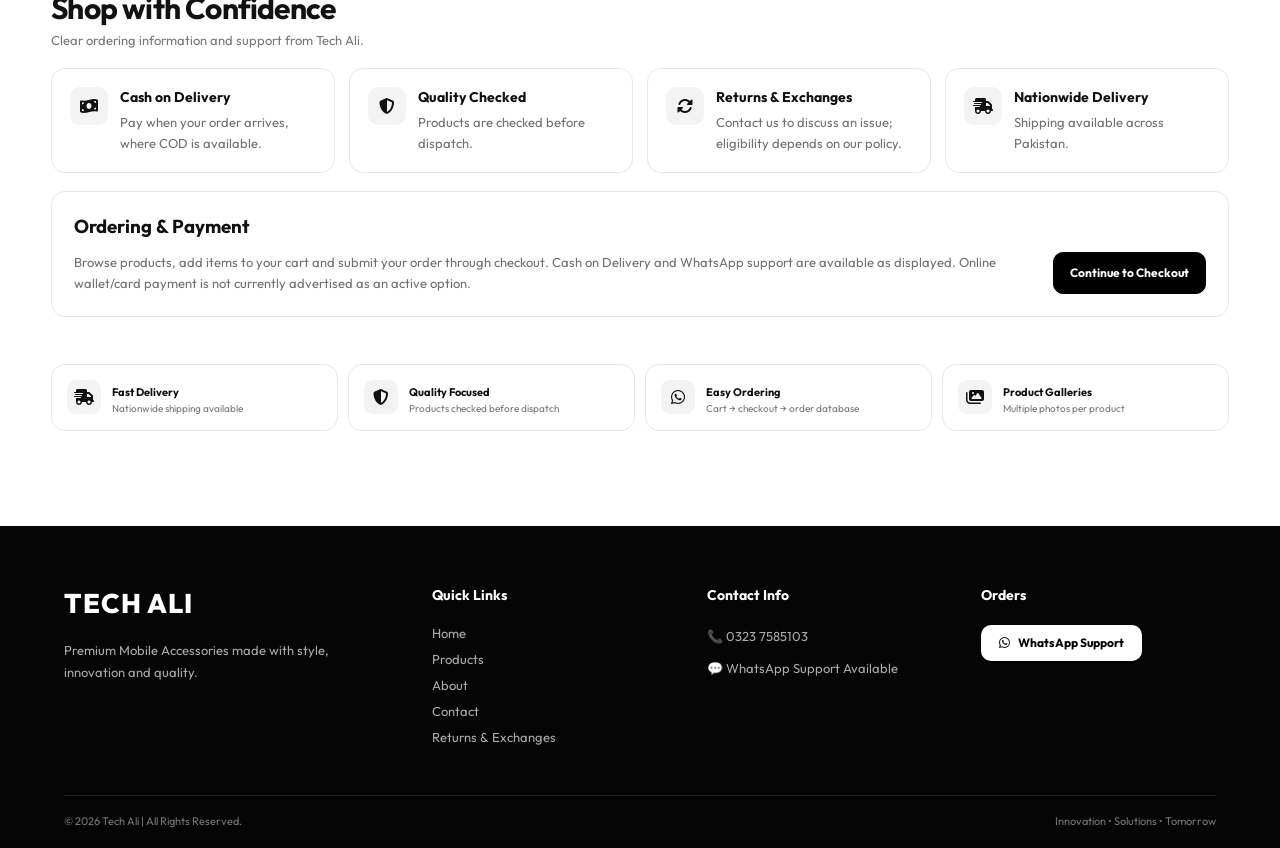
==== commit bbdbbcbe: "Update index.html" ====
--- a/index.html
+++ b/index.html
@@ -1,19 +1,22 @@
 <!doctype html>
 <html lang="en">
-<head>
-    <meta charset="utf-8">
+  <head>
+     <meta charset="utf-8">
     <meta name="viewport" content="width=device-width,initial-scale=1">
 
     <!-- SEO -->
     <title>Tech Ali | Mobile Accessories, Chargers & Power Banks in Pakistan</title>
+
     <meta name="description" content="Shop mobile accessories in Pakistan at Tech Ali. Explore chargers, power banks, cables, phone cases, earbuds, phone holders and more with nationwide delivery.">
+
     <meta name="robots" content="index, follow">
+
     <link rel="canonical" href="https://techali3.vercel.app/">
 
-    <!-- Google Search Console Verification -->
+    <!-- Google Search Console -->
     <meta name="google-site-verification" content="2eh3tZylVf0lGlsG9tz8iElGGafw1c9hIvIalVnupGk">
 
-    <!-- Facebook / Social Sharing -->
+    <!-- Facebook / Social Preview -->
     <meta property="og:type" content="website">
     <meta property="og:url" content="https://techali3.vercel.app/">
     <meta property="og:site_name" content="Tech Ali">
@@ -21,20 +24,6 @@
     <meta property="og:description" content="Shop chargers, power banks, cables, phone cases, earbuds and other mobile accessories at Tech Ali. Nationwide delivery across Pakistan.">
     <meta property="og:image" content="https://techali3.vercel.app/tech-ali-logo.png">
     <meta property="og:image:alt" content="Tech Ali Mobile Accessories Pakistan">
-
-    <!-- Instagram / X / Link Preview -->
-    <meta name="twitter:card" content="summary_large_image">
-    <meta name="twitter:title" content="Tech Ali | Mobile Accessories Pakistan">
-    <meta name="twitter:description" content="Shop chargers, power banks, cables, phone cases, earbuds and other mobile accessories at Tech Ali.">
-    <meta name="twitter:image" content="https://techali3.vercel.app/tech-ali-logo.png">
-    <a href="https://www.instagram.com/tech.ali33/" target="_blank" rel="noopener">
-    <i class="fa-brands fa-instagram"></i>
-</a>
-
-<a href="https://www.tiktok.com/@tech.ali33" target="_blank" rel="noopener">
-    <i class="fa-brands fa-tiktok"></i>
-</a>
-
 
     <!-- Fonts -->
     <link href="https://fonts.googleapis.com/css2?family=Outfit:wght@300;400;500;600;700;800&display=swap" rel="stylesheet">
@@ -44,7 +33,9 @@
 
     <!-- Website CSS -->
     <link rel="stylesheet" href="style.css">
-</head>
+  </head>
+  <body><div class="topbar" aria-label="Store announcements"><div class="topbar-track"><span>🚚 Free Delivery Nationwide on Orders Above PKR 3,000 • ⚡ Quality Checked Products</span><span>🚚 Free Delivery Nationwide on Orders Above PKR 3,000 • ⚡ Quality Checked Products</span><span>🚚 Free Delivery Nationwide on Orders Above PKR 3,000 • ⚡ Quality Checked Products</span><span>🚚 Free Delivery Nationwide on Orders Above PKR 3,000 • ⚡ Quality Checked Products</span></div></div>
+<header class="header"><div class="container nav"><a class="logo" href="index.html" aria-label="Tech Ali"><img class="brand-logo" src="tech-ali-logo.png" alt="Tech Ali"></a><div class="search"><input id="searchInput" placeholder="Search products..."><i class="fa-solid fa-magnifying-glass"></i></div><div class="actions"><a class="btn round desktop-only" href="about.html">About</a><a class="btn dark round" href="cart.html"><i class="fa-solid fa-cart-shopping"></i> Cart (<span data-cart-count>0</span>)</a></div></div></header>
 <nav class="catbar"><div class="container cats" id="categories"></div></nav><main><section class="hero">
   <div class="container">
     <div class="hero-shell">
